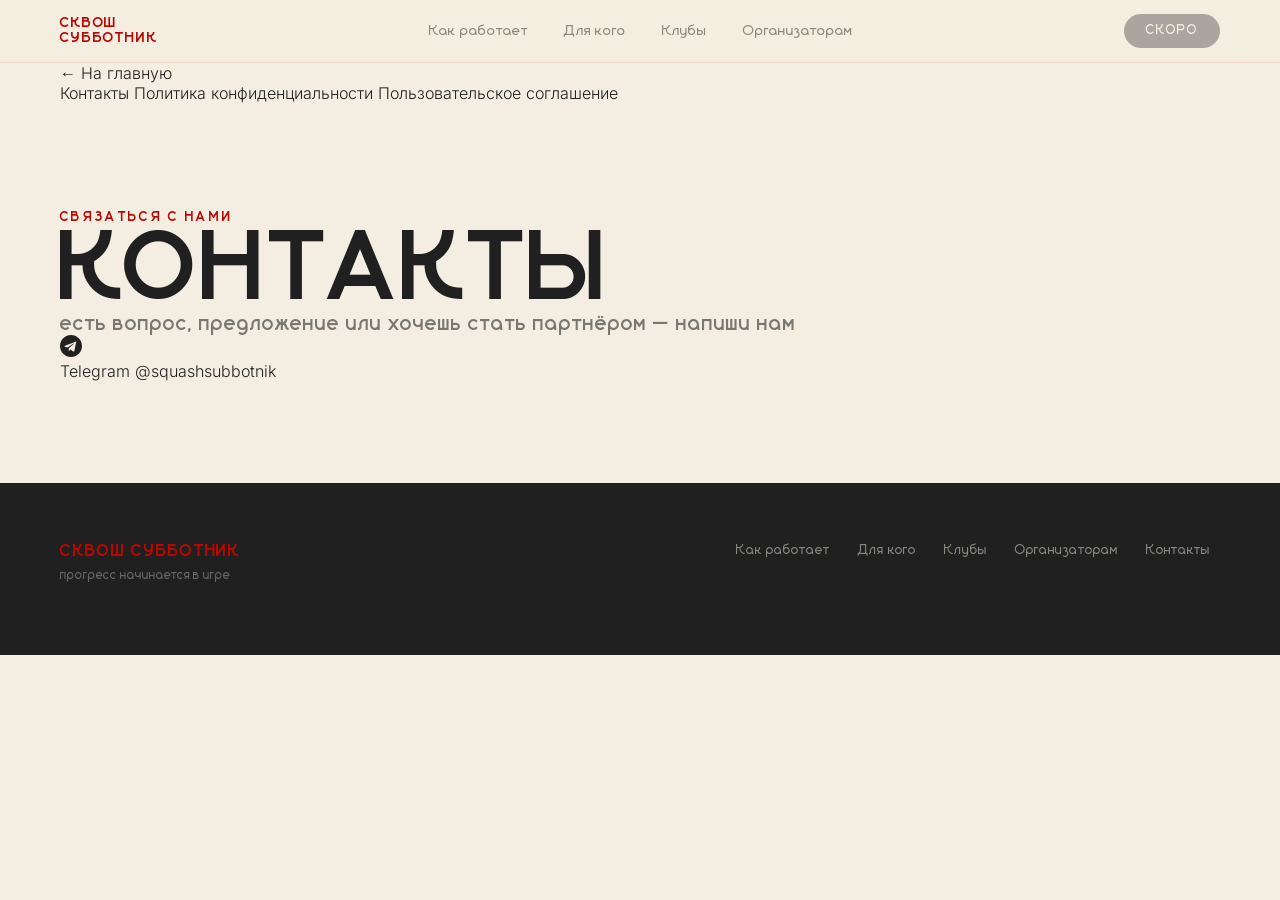
==== contacts.html @ 617ac5fb "fix text and add new pages" ====
<!DOCTYPE html>
<html lang="ru">
<head>
  <meta charset="UTF-8" />
  <meta name="viewport" content="width=device-width, initial-scale=1.0" />
  <meta name="description" content="Контакты СКВОШ СУББОТНИК — напиши нам в Telegram." />
  <title>Контакты — СКВОШ СУББОТНИК</title>
  <link rel="icon" type="image/jpeg" href="assets/subbotnik-light.jpeg" />
  <link rel="stylesheet" href="styles.css" />
</head>
<body>

  <header class="site-header">
    <div class="container header-inner">
      <a class="logo" href="index.html">СКВОШ<br>СУББОТНИК</a>
      <nav class="main-nav" aria-label="Основная навигация">
        <a href="index.html#how">Как работает</a>
        <a href="index.html#for-whom">Для кого</a>
        <a href="index.html#where">Клубы</a>
        <a href="index.html#organizers">Организаторам</a>
      </nav>
      <button class="btn-soon" disabled>Скоро</button>
    </div>
  </header>

  <div class="page-breadcrumb">
    <div class="container">
      <a href="index.html" class="breadcrumb-back">← На главную</a>
      <div class="breadcrumb-pages">
        <a href="contacts.html" class="active">Контакты</a>
        <a href="privacy.html">Политика конфиденциальности</a>
        <a href="terms.html">Пользовательское соглашение</a>
      </div>
    </div>
  </div>

  <main>
    <section class="page-hero">
      <div class="container">
        <p class="eyebrow">связаться с нами</p>
        <h1>КОНТАКТЫ</h1>
        <p class="section-lead">есть вопрос, предложение или хочешь стать партнёром — напиши нам</p>

        <div class="contact-cards">
          <a href="https://t.me/squashsubbotnik" class="contact-card" target="_blank" rel="noopener">
            <div class="contact-icon">
              <svg width="22" height="22" viewBox="0 0 24 24" fill="currentColor" aria-hidden="true">
                <path d="M12 0C5.373 0 0 5.373 0 12s5.373 12 12 12 12-5.373 12-12S18.627 0 12 0zm5.562 8.248-1.97 9.28c-.146.658-.537.818-1.085.508l-3-2.21-1.447 1.394c-.16.16-.295.295-.605.295l.213-3.053 5.56-5.023c.243-.213-.054-.333-.372-.12L8.27 13.617l-2.95-.924c-.643-.204-.657-.643.136-.953l11.57-4.461c.537-.194 1.006.131.536.969z"/>
              </svg>
            </div>
            <div>
              <span class="contact-type">Telegram</span>
              <span class="contact-value">@squashsubbotnik</span>
            </div>
          </a>
        </div>
      </div>
    </section>
  </main>

  <footer class="site-footer">
    <div class="container footer-inner">
      <div class="footer-brand">
        <p class="footer-logo">СКВОШ СУББОТНИК</p>
        <p class="footer-tagline">прогресс начинается в игре</p>
      </div>
      <div class="footer-right">
        <nav class="footer-nav" aria-label="Навигация в футере">
          <a href="index.html#how">Как работает</a>
          <a href="index.html#for-whom">Для кого</a>
          <a href="index.html#where">Клубы</a>
          <a href="index.html#organizers">Организаторам</a>
          <a href="contacts.html">Контакты</a>
        </nav>
        <div class="footer-legal">
          <a href="privacy.html">Политика конфиденциальности</a>
          <a href="terms.html">Пользовательское соглашение</a>
        </div>
      </div>
    </div>
  </footer>

</body>
</html>
---- styles.css ----
/* =====================================================
   FONTS
   ===================================================== */
@font-face {
  font-family: "Cruinn";
  src: url("assets/fonts/Cruinn Thin.ttf") format("truetype");
  font-weight: 100;
  font-display: swap;
}
@font-face {
  font-family: "Cruinn";
  src: url("assets/fonts/Cruinn Light.ttf") format("truetype");
  font-weight: 300;
  font-display: swap;
}
@font-face {
  font-family: "Cruinn";
  src: url("assets/fonts/Cruinn Regular.ttf") format("truetype");
  font-weight: 400;
  font-display: swap;
}
@font-face {
  font-family: "Cruinn";
  src: url("assets/fonts/Cruinn Medium.ttf") format("truetype");
  font-weight: 500;
  font-display: swap;
}
@font-face {
  font-family: "Cruinn";
  src: url("assets/fonts/Cruinn Bold.ttf") format("truetype");
  font-weight: 700;
  font-display: swap;
}
@font-face {
  font-family: "Cruinn";
  src: url("assets/fonts/Cruinn Black.ttf") format("truetype");
  font-weight: 900;
  font-display: swap;
}

@font-face {
  font-family: "Inter";
  src: url("assets/fonts/Inter-Light-Cyrillic.woff2") format("woff2");
  font-weight: 300;
  font-display: swap;
  unicode-range: U+0400-045F, U+0490-0491, U+04B0-04B1, U+2116;
}
@font-face {
  font-family: "Inter";
  src: url("assets/fonts/Inter-Light.woff2") format("woff2");
  font-weight: 300;
  font-display: swap;
  unicode-range: U+0000-00FF, U+0131, U+0152-0153, U+02BB-02BC, U+02C6, U+02DA,
    U+02DC, U+2000-206F, U+2074, U+20AC, U+2122, U+2191, U+2193, U+2212, U+2215,
    U+FEFF, U+FFFD;
}
@font-face {
  font-family: "Inter";
  src: url("assets/fonts/Inter-Regular-Cyrillic.woff2") format("woff2");
  font-weight: 400;
  font-display: swap;
  unicode-range: U+0400-045F, U+0490-0491, U+04B0-04B1, U+2116;
}
@font-face {
  font-family: "Inter";
  src: url("assets/fonts/Inter-Regular.woff2") format("woff2");
  font-weight: 400;
  font-display: swap;
  unicode-range: U+0000-00FF, U+0131, U+0152-0153, U+02BB-02BC, U+02C6, U+02DA,
    U+02DC, U+2000-206F, U+2074, U+20AC, U+2122, U+2191, U+2193, U+2212, U+2215,
    U+FEFF, U+FFFD;
}

/* =====================================================
   TOKENS
   ===================================================== */
:root {
  --red:      #BB0701;
  --red-dark: #A80500;
  --orange:   #E04C26;
  --beige:    #F4EEE2;
  --green:    #2C5A19;
  --yellow:   #FBBA16;
  --blue:     #9BCCD0;
  --black:    #202020;

  --max-width: 1160px;
  --gutter: clamp(20px, 5vw, 48px);
}

/* =====================================================
   RESET & BASE
   ===================================================== */
*, *::before, *::after {
  box-sizing: border-box;
  margin: 0;
  padding: 0;
}

html { scroll-behavior: smooth; }

body {
  font-family: "Inter", "Helvetica Neue", Arial, sans-serif;
  font-weight: 300;
  background: var(--beige);
  color: var(--black);
  -webkit-font-smoothing: antialiased;
}

img { display: block; max-width: 100%; }

a { color: inherit; text-decoration: none; }

button {
  font-family: "Inter", "Helvetica Neue", Arial, sans-serif;
  border: none;
  background: none;
  cursor: pointer;
}

button:disabled { cursor: not-allowed; }

ul { list-style: none; }

/* =====================================================
   TYPOGRAPHY
   ===================================================== */
h1, h2, h3 {
  font-family: "Cruinn", sans-serif;
  text-transform: uppercase;
  letter-spacing: -0.01em;
}

h1 {
  font-weight: 900;
  font-size: clamp(52px, 9vw, 96px);
  line-height: 0.93;
}

h2 {
  font-weight: 700;
  font-size: clamp(40px, 6vw, 68px);
  line-height: 0.93;
}

h3 {
  font-weight: 700;
  font-size: clamp(14px, 1.8vw, 18px);
  line-height: 1.1;
  letter-spacing: 0.04em;
}

/* Slogans — Cruinn Bold, lowercase, 90% lh */
.hero-lead,
.section-lead,
.join-lead,
.problem-insight {
  font-family: "Cruinn", sans-serif;
  font-weight: 700;
  text-transform: none;
  line-height: 0.9;
}

.hero-lead       { font-size: clamp(18px, 2.5vw, 30px); }
.section-lead    { font-size: clamp(15px, 2vw, 22px); }
.join-lead       { font-size: clamp(16px, 2.2vw, 26px); }
.problem-insight {
  font-size: clamp(16px, 2vw, 22px);
  color: rgba(32, 32, 32, 0.52);
  margin-top: 4px;
}

/* Body */
p, li {
  font-family: "Inter", sans-serif;
  font-weight: 300;
  font-size: clamp(14px, 1.4vw, 16px);
  line-height: 1.1;
}

/* Eyebrow */
.eyebrow {
  font-family: "Cruinn", sans-serif;
  font-weight: 900;
  font-size: 13px;
  letter-spacing: 0.18em;
  text-transform: uppercase;
  color: var(--red);
  display: inline-block;
}

/* =====================================================
   LAYOUT
   ===================================================== */
.container {
  width: min(100% - var(--gutter) * 2, var(--max-width));
  margin-inline: auto;
}

section { padding-block: clamp(64px, 8vw, 120px); }

.section-head {
  display: grid;
  gap: 16px;
  margin-bottom: clamp(40px, 5vw, 64px);
}

/* =====================================================
   HEADER
   ===================================================== */
.site-header {
  position: sticky;
  top: 0;
  z-index: 100;
  background: rgba(244, 238, 226, 0.9);
  backdrop-filter: blur(20px);
  -webkit-backdrop-filter: blur(20px);
  border-bottom: 1px solid rgba(187, 7, 1, 0.1);
}

.header-inner {
  display: flex;
  align-items: center;
  justify-content: space-between;
  gap: 24px;
  padding-block: 14px;
}

.logo {
  font-family: "Cruinn", sans-serif;
  font-weight: 900;
  font-size: clamp(11px, 1.2vw, 14px);
  line-height: 1.05;
  letter-spacing: 0.06em;
  text-transform: uppercase;
  color: var(--red);
  transition: opacity 0.2s;
}
.logo:hover { opacity: 0.7; }

.main-nav {
  display: flex;
  gap: clamp(16px, 3vw, 36px);
}
.main-nav a {
  font-family: "Cruinn", sans-serif;
  font-weight: 500;
  font-size: 15px;
  color: rgba(32, 32, 32, 0.5);
  transition: color 0.2s;
}
.main-nav a:hover { color: var(--black); }

.btn-soon {
  font-family: "Cruinn", sans-serif;
  font-weight: 700;
  font-size: 13px;
  letter-spacing: 0.08em;
  text-transform: uppercase;
  padding: 10px 22px;
  border-radius: 999px;
  background: var(--black);
  color: var(--beige);
  opacity: 0.35;
}

/* =====================================================
   HERO  —  beige bg
   ===================================================== */
.hero {
  background: var(--beige);
  padding-top: clamp(80px, 10vw, 140px);
  padding-bottom: clamp(64px, 8vw, 120px);
  overflow: hidden;
}

.hero-inner {
  display: grid;
  grid-template-columns: 1fr 1fr;
  align-items: center;
  gap: clamp(40px, 6vw, 80px);
}

.hero-content { display: grid; gap: 28px; }
.hero-content h1 { color: var(--black); }
.hero-lead { color: rgba(32, 32, 32, 0.6); max-width: 420px; }

/* Hero CTA */
.hero-cta {
  display: flex;
  flex-direction: column;
  gap: 14px;
  width: fit-content;
  align-items: stretch;
}

.btn-cta {
  display: flex;
  align-items: center;
  justify-content: center;
  padding: 16px 32px;
  border-radius: 14px;
  background: var(--black);
  color: var(--beige);
  font-family: "Cruinn", sans-serif;
  font-weight: 700;
  font-size: clamp(14px, 1.6vw, 17px);
  letter-spacing: 0.06em;
  text-transform: uppercase;
  transition: transform 0.15s, box-shadow 0.15s;
}
.btn-cta:hover {
  transform: translateY(-2px);
  box-shadow: 0 8px 28px rgba(32, 32, 32, 0.22);
}

/* Store badges — small disabled pills */
.store-badges {
  display: flex;
  gap: 8px;
  flex-wrap: wrap;
}

.btn-badge {
  display: inline-flex;
  align-items: center;
  gap: 6px;
  padding: 7px 12px;
  border-radius: 10px;
  border: 1px solid rgba(32, 32, 32, 0.14);
  background: rgba(32, 32, 32, 0.05);
  color: rgba(32, 32, 32, 0.38);
  font-family: "Cruinn", sans-serif;
  font-weight: 600;
  font-size: 12px;
  letter-spacing: 0.04em;
  text-transform: uppercase;
  cursor: not-allowed;
  pointer-events: none;
}

.btn-badge--light {
  border-color: rgba(244, 238, 226, 0.22);
  background: rgba(244, 238, 226, 0.07);
  color: rgba(244, 238, 226, 0.42);
}


/* iPhone mockup PNG */
.hero-visual {
  display: flex;
  justify-content: center;
  align-items: center;
}

.iphone-stage {
  width: fit-content;
  /* no background — the PNG already has its own dark bezel */
  filter: drop-shadow(0 32px 64px rgba(0,0,0,0.45)) drop-shadow(0 8px 24px rgba(0,0,0,0.3));
}

.iphone-mockup {
  width: min(300px, 54vw);
  display: block;
  flex-shrink: 0;
}

/* =====================================================
   STATS  —  red bg
   ===================================================== */
.stats {
  padding-block: clamp(48px, 6vw, 80px);
  background: var(--red);
}

.stats-inner {
  display: grid;
  grid-template-columns: repeat(4, 1fr);
  gap: 24px;
  text-align: center;
}

.stat { min-width: 0; }

.stat-num {
  display: block;
  font-family: "Cruinn", sans-serif;
  font-weight: 900;
  font-size: clamp(40px, 5.5vw, 68px);
  line-height: 1;
  color: var(--beige);
}
.stat-label {
  display: block;
  font-family: "Cruinn", sans-serif;
  font-weight: 500;
  font-size: clamp(12px, 1.4vw, 15px);
  color: rgba(244, 238, 226, 0.6);
  margin-top: 8px;
  text-transform: lowercase;
}

/* =====================================================
   PROBLEM / SOLUTION  —  beige bg
   ===================================================== */
.problem { background: var(--beige); }

.problem-grid {
  display: grid;
  gap: 10px;
}

.problem-row {
  display: grid;
  grid-template-columns: 1fr 36px 1fr;
  align-items: center;
  gap: 10px;
}

.problem-cell {
  padding: clamp(16px, 2vw, 22px) clamp(20px, 2.5vw, 28px);
  border-radius: 14px;
  font-family: "Inter", sans-serif;
  font-weight: 400;
  font-size: clamp(14px, 1.4vw, 16px);
  line-height: 1.3;
}

.problem-cell--before {
  background: rgba(32, 32, 32, 0.05);
  border: 1px solid rgba(32, 32, 32, 0.08);
  color: rgba(32, 32, 32, 0.42);
  text-decoration: line-through;
  text-decoration-color: rgba(32, 32, 32, 0.22);
  text-decoration-thickness: 1px;
}

.problem-cell--after {
  background: var(--red);
  border: 1px solid var(--red);
  color: rgba(244, 238, 226, 0.95);
}

.problem-arrow {
  text-align: center;
  font-family: "Cruinn", sans-serif;
  font-weight: 700;
  font-size: 16px;
  color: rgba(32, 32, 32, 0.2);
}

/* =====================================================
   HOW IT WORKS  —  dark bg
   ===================================================== */
.how { background: var(--black); }

.how .eyebrow { color: var(--orange); }
.how h2       { color: var(--beige); }

.features {
  display: grid;
  grid-template-columns: repeat(2, 1fr);
  gap: clamp(16px, 2.5vw, 28px);
}

.feature {
  padding: clamp(28px, 3vw, 40px);
  border-radius: 20px;
  background: rgba(244, 238, 226, 0.05);
  border: 1px solid rgba(244, 238, 226, 0.1);
  display: grid;
  gap: 16px;
  align-content: start;
}

.feature-num {
  font-family: "Cruinn", sans-serif;
  font-weight: 900;
  font-size: clamp(40px, 5vw, 56px);
  line-height: 1;
  color: var(--red);
}
.feature h3 { color: var(--beige); }
.feature p  { color: rgba(244, 238, 226, 0.55); }

/* =====================================================
   FOR WHOM  —  beige bg
   ===================================================== */
.for-whom { background: var(--beige); }

.section-lead { color: rgba(32, 32, 32, 0.58); }

.levels {
  display: grid;
  grid-template-columns: repeat(4, 1fr);
  gap: clamp(12px, 2vw, 20px);
}

.level {
  padding: clamp(20px, 2.5vw, 28px);
  border-radius: 16px;
  background: rgba(255, 255, 255, 0.65);
  border: 1px solid rgba(187, 7, 1, 0.1);
  display: grid;
  gap: 10px;
  align-content: start;
}

.level-name {
  font-family: "Cruinn", sans-serif;
  font-weight: 700;
  font-size: clamp(13px, 1.6vw, 17px);
  text-transform: uppercase;
  letter-spacing: 0.04em;
  color: var(--red);
}
.level p { color: rgba(32, 32, 32, 0.6); }

/* =====================================================
   WHERE  —  dark bg · yellow accents
   ===================================================== */
.where { background: var(--black); }

.where .eyebrow    { color: var(--yellow); }
.where h2          { color: var(--beige); }
.where .section-lead { color: rgba(244, 238, 226, 0.5); }

/* ── Clubs carousel ───────────────────────────────── */
.clubs-carousel { position: relative; }

.clubs-track {
  display: flex;
  gap: clamp(12px, 1.8vw, 20px);
  overflow: hidden;          /* clips but allows JS scrollLeft */
  -webkit-overflow-scrolling: touch;
  user-select: none;
}

.club-card {
  flex: 0 0 clamp(220px, 24vw, 300px);
  border-radius: 16px;
  overflow: hidden;
  background: rgba(244, 238, 226, 0.05);
  border: 1px solid rgba(251, 186, 22, 0.2);
  transition: border-color 0.2s;
}
.club-card:hover { border-color: rgba(251, 186, 22, 0.5); }

.club-img-wrap {
  aspect-ratio: 1 / 1;       /* square container */
  background: #111;          /* fallback while loading */
  overflow: hidden;
}

.club-img {
  width: 100%;
  height: 100%;
  object-fit: contain;       /* full logo, no crop */
  display: block;
  transition: transform 0.4s ease;
}
.club-card:hover .club-img { transform: scale(1.04); }

.club-info {
  padding: clamp(16px, 2vw, 22px);
  display: flex;
  flex-direction: column;
  gap: 10px;
}

.clubs-nav {
  display: flex;
  gap: 10px;
  margin-top: 20px;
  justify-content: flex-end;
}

.clubs-btn {
  display: flex;
  align-items: center;
  justify-content: center;
  width: 44px;
  height: 44px;
  border-radius: 50%;
  border: 1px solid rgba(251, 186, 22, 0.3);
  background: rgba(244, 238, 226, 0.06);
  color: rgba(244, 238, 226, 0.65);
  font-size: 18px;
  line-height: 1;
  cursor: pointer;
  transition: background 0.2s, border-color 0.2s, color 0.2s, opacity 0.2s;
}
.clubs-btn:hover:not(:disabled) {
  background: rgba(244, 238, 226, 0.12);
  border-color: rgba(251, 186, 22, 0.65);
  color: var(--beige);
}
.clubs-btn:disabled { opacity: 0.25; cursor: not-allowed; }

.location-badge {
  font-family: "Cruinn", sans-serif;
  font-weight: 700;
  font-size: 11px;
  letter-spacing: 0.1em;
  text-transform: uppercase;
  color: var(--yellow);
  background: rgba(251, 186, 22, 0.12);
  border: 1px solid rgba(251, 186, 22, 0.25);
  padding: 4px 10px;
  border-radius: 6px;
  width: fit-content;
}

.location-badge--city {
  color: var(--blue);
  background: rgba(155, 204, 208, 0.12);
  border-color: rgba(155, 204, 208, 0.25);
}

.location-name {
  font-family: "Cruinn", sans-serif;
  font-weight: 700;
  font-size: clamp(15px, 2vw, 20px);
  text-transform: uppercase;
  letter-spacing: 0.03em;
  color: var(--beige);
}

/* =====================================================
   ORGANIZERS  —  beige bg
   ===================================================== */
.organizers { background: var(--beige); }

.org-grid {
  display: grid;
  grid-template-columns: 1fr 1fr;
  gap: clamp(24px, 5vw, 72px);
  margin-bottom: clamp(36px, 5vw, 52px);
}

.org-title {
  font-family: "Cruinn", sans-serif;
  font-weight: 700;
  font-size: clamp(15px, 1.8vw, 19px);
  text-transform: lowercase;
  color: rgba(32, 32, 32, 0.55);
  line-height: 0.9;
  margin-bottom: 20px;
}

.org-col ul { display: grid; gap: 12px; }

.org-col li {
  padding-left: 18px;
  position: relative;
  color: rgba(32, 32, 32, 0.72);
}
.org-col li::before {
  content: "";
  position: absolute;
  left: 0;
  top: 50%;
  transform: translateY(-50%);
  width: 8px;
  height: 2px;
  border-radius: 2px;
  background: var(--red);
}
.org-col--offer li::before { background: var(--black); }

.btn-primary {
  display: inline-flex;
  align-items: center;
  gap: 8px;
  padding: 16px 32px;
  border-radius: 14px;
  background: var(--black);
  color: var(--beige);
  font-family: "Cruinn", sans-serif;
  font-weight: 700;
  font-size: 15px;
  letter-spacing: 0.05em;
  text-transform: uppercase;
  transition: transform 0.2s, box-shadow 0.2s;
}
.btn-primary:hover {
  transform: translateY(-2px);
  box-shadow: 0 16px 40px -16px rgba(32, 32, 32, 0.5);
}

/* =====================================================
   JOIN  —  red bg
   ===================================================== */
.join { background: var(--red); }

.join-inner {
  display: grid;
  gap: clamp(24px, 3.5vw, 36px);
  max-width: 700px;
}

.join .eyebrow { color: rgba(244, 238, 226, 0.6); }
.join h2       { color: var(--beige); }
.join-lead     { color: rgba(244, 238, 226, 0.78); }

.join-actions {
  display: flex;
  flex-wrap: wrap;
  gap: 16px;
  align-items: center;
}

/* Big CTA button on red background */
.btn-join {
  display: inline-flex;
  align-items: center;
  padding: 20px 40px;
  border-radius: 16px;
  background: #fff;
  color: var(--red);
  font-family: "Cruinn", sans-serif;
  font-weight: 900;
  font-size: clamp(16px, 2vw, 20px);
  letter-spacing: 0.04em;
  text-transform: uppercase;
  box-shadow: 0 8px 32px -8px rgba(0, 0, 0, 0.3);
  transition: transform 0.2s, box-shadow 0.2s;
}
.btn-join:hover {
  transform: translateY(-3px);
  box-shadow: 0 20px 48px -12px rgba(0, 0, 0, 0.4);
}

.store-badges--light { align-items: center; }

/* =====================================================
   FOOTER  —  dark bg
   ===================================================== */
.site-footer {
  background: var(--black);
  padding-block: clamp(40px, 5vw, 60px) 24px;
}

.footer-inner {
  display: flex;
  justify-content: space-between;
  align-items: flex-start;
  gap: 32px;
  flex-wrap: wrap;
  margin-bottom: clamp(32px, 4vw, 48px);
}

.footer-logo {
  font-family: "Cruinn", sans-serif;
  font-weight: 900;
  font-size: 16px;
  text-transform: uppercase;
  letter-spacing: 0.06em;
  color: var(--red);
  margin-bottom: 8px;
}
.footer-tagline {
  font-family: "Cruinn", sans-serif;
  font-weight: 500;
  font-size: 13px;
  color: rgba(244, 238, 226, 0.35);
  text-transform: lowercase;
}

.footer-nav {
  display: flex;
  flex-wrap: wrap;
  gap: 10px 28px;
}
.footer-nav a {
  font-family: "Cruinn", sans-serif;
  font-weight: 500;
  font-size: 14px;
  color: rgba(244, 238, 226, 0.5);
  transition: color 0.2s;
}
.footer-nav a:hover { color: var(--beige); }

.footer-copy {
  text-align: center;
  font-size: 12px;
  color: rgba(244, 238, 226, 0.2);
  border-top: 1px solid rgba(244, 238, 226, 0.07);
  padding-top: 24px;
}

/* =====================================================
   RESPONSIVE
   ===================================================== */
@media (max-width: 1024px) {
  .hero-inner {
    grid-template-columns: 1fr;
    gap: 48px;
  }
  .hero-content { order: 2; text-align: center; }
  .hero-lead { margin-inline: auto; }
  .hero-cta  { align-items: center; }
  .hero-visual { order: 1; }

  .stats-inner { grid-template-columns: repeat(2, 1fr); }

  .features { grid-template-columns: 1fr; }

  .levels { grid-template-columns: repeat(2, 1fr); }
}

@media (max-width: 768px) {
  .main-nav { display: none; }
  .org-grid { grid-template-columns: 1fr; gap: 32px; }
  .levels   { grid-template-columns: 1fr; }
  .footer-inner { flex-direction: column; gap: 20px; }
}

@media (max-width: 640px) {
  .problem-row {
    grid-template-columns: 1fr;
    gap: 4px;
  }
  .problem-arrow { display: none; }
  .problem-cell--before {
    text-decoration: none;
    color: rgba(32, 32, 32, 0.35);
  }
}

@media (max-width: 560px) {
  .stats-inner {
    grid-template-columns: repeat(2, 1fr);
    gap: 16px;
    text-align: left;
  }
  .iphone-stage  { border-radius: 44px; }
  .iphone-mockup { width: min(260px, 75vw); }
  .join-actions { flex-direction: column; align-items: flex-start; }
}
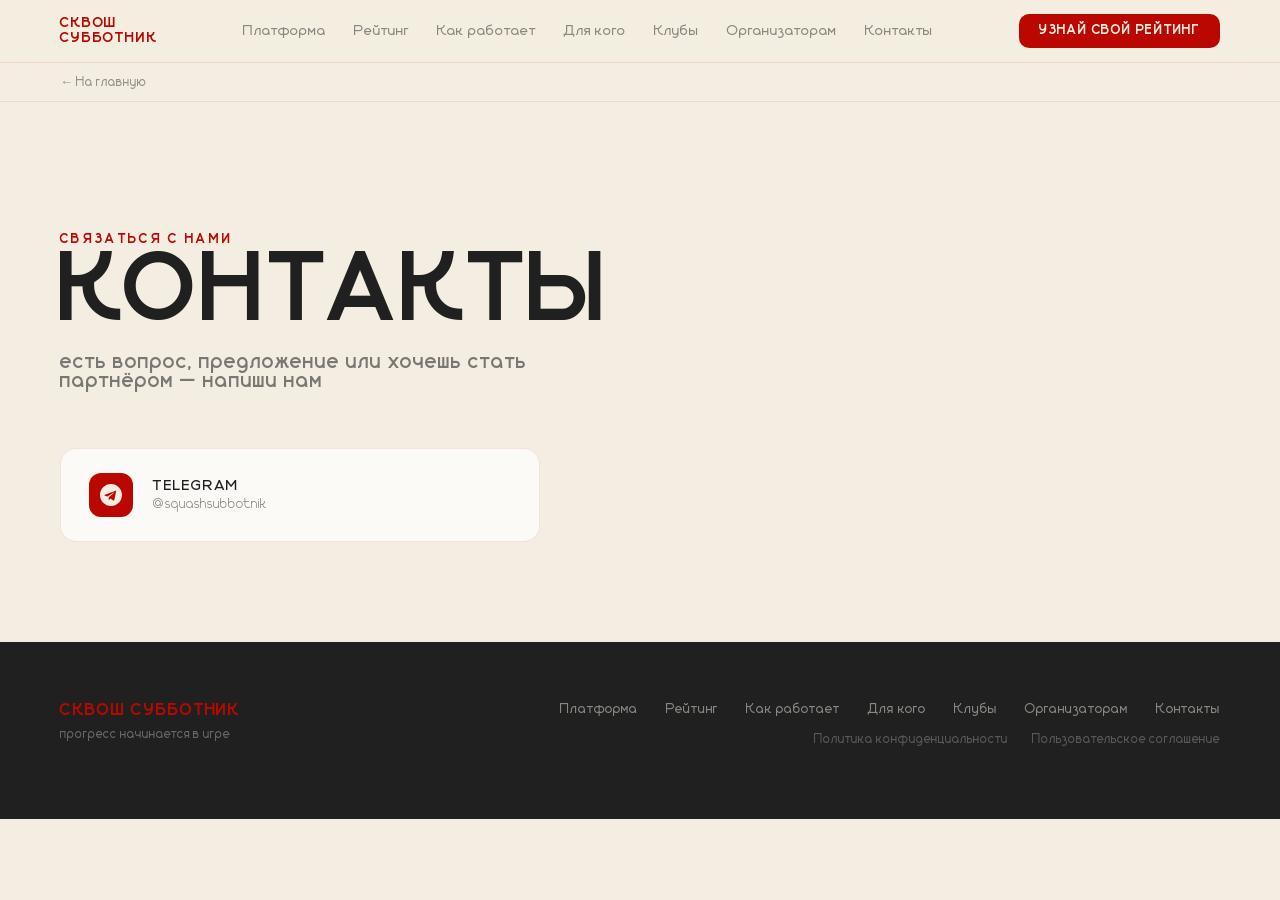
==== commit 3ac9a8ca: "improved structure and fixes for mobile" ====
--- a/contacts.html
+++ b/contacts.html
@@ -8,29 +8,13 @@
   <link rel="icon" type="image/jpeg" href="assets/subbotnik-light.jpeg" />
   <link rel="stylesheet" href="styles.css" />
 </head>
-<body>
+<body data-page="inner">
 
-  <header class="site-header">
-    <div class="container header-inner">
-      <a class="logo" href="index.html">СКВОШ<br>СУББОТНИК</a>
-      <nav class="main-nav" aria-label="Основная навигация">
-        <a href="index.html#how">Как работает</a>
-        <a href="index.html#for-whom">Для кого</a>
-        <a href="index.html#where">Клубы</a>
-        <a href="index.html#organizers">Организаторам</a>
-      </nav>
-      <button class="btn-soon" disabled>Скоро</button>
-    </div>
-  </header>
+  <div id="header-mount"></div>
 
   <div class="page-breadcrumb">
     <div class="container">
       <a href="index.html" class="breadcrumb-back">← На главную</a>
-      <div class="breadcrumb-pages">
-        <a href="contacts.html" class="active">Контакты</a>
-        <a href="privacy.html">Политика конфиденциальности</a>
-        <a href="terms.html">Пользовательское соглашение</a>
-      </div>
     </div>
   </div>
 
@@ -58,27 +42,9 @@
     </section>
   </main>
 
-  <footer class="site-footer">
-    <div class="container footer-inner">
-      <div class="footer-brand">
-        <p class="footer-logo">СКВОШ СУББОТНИК</p>
-        <p class="footer-tagline">прогресс начинается в игре</p>
-      </div>
-      <div class="footer-right">
-        <nav class="footer-nav" aria-label="Навигация в футере">
-          <a href="index.html#how">Как работает</a>
-          <a href="index.html#for-whom">Для кого</a>
-          <a href="index.html#where">Клубы</a>
-          <a href="index.html#organizers">Организаторам</a>
-          <a href="contacts.html">Контакты</a>
-        </nav>
-        <div class="footer-legal">
-          <a href="privacy.html">Политика конфиденциальности</a>
-          <a href="terms.html">Пользовательское соглашение</a>
-        </div>
-      </div>
-    </div>
-  </footer>
+  <div id="footer-mount"></div>
 
+  <script src="config.js"></script>
+  <script src="layout.js"></script>
 </body>
 </html>
--- a/styles.css
+++ b/styles.css
@@ -36,39 +36,6 @@
   src: url("assets/fonts/Cruinn Black.ttf") format("truetype");
   font-weight: 900;
   font-display: swap;
-}
-
-@font-face {
-  font-family: "Inter";
-  src: url("assets/fonts/Inter-Light-Cyrillic.woff2") format("woff2");
-  font-weight: 300;
-  font-display: swap;
-  unicode-range: U+0400-045F, U+0490-0491, U+04B0-04B1, U+2116;
-}
-@font-face {
-  font-family: "Inter";
-  src: url("assets/fonts/Inter-Light.woff2") format("woff2");
-  font-weight: 300;
-  font-display: swap;
-  unicode-range: U+0000-00FF, U+0131, U+0152-0153, U+02BB-02BC, U+02C6, U+02DA,
-    U+02DC, U+2000-206F, U+2074, U+20AC, U+2122, U+2191, U+2193, U+2212, U+2215,
-    U+FEFF, U+FFFD;
-}
-@font-face {
-  font-family: "Inter";
-  src: url("assets/fonts/Inter-Regular-Cyrillic.woff2") format("woff2");
-  font-weight: 400;
-  font-display: swap;
-  unicode-range: U+0400-045F, U+0490-0491, U+04B0-04B1, U+2116;
-}
-@font-face {
-  font-family: "Inter";
-  src: url("assets/fonts/Inter-Regular.woff2") format("woff2");
-  font-weight: 400;
-  font-display: swap;
-  unicode-range: U+0000-00FF, U+0131, U+0152-0153, U+02BB-02BC, U+02C6, U+02DA,
-    U+02DC, U+2000-206F, U+2074, U+20AC, U+2122, U+2191, U+2193, U+2212, U+2215,
-    U+FEFF, U+FFFD;
 }
 
 /* =====================================================
@@ -85,7 +52,7 @@
   --black:    #202020;
 
   --max-width: 1160px;
-  --gutter: clamp(20px, 5vw, 48px);
+  --gutter: clamp(26px, 5.5vw, 48px);
 }
 
 /* =====================================================
@@ -100,8 +67,8 @@
 html { scroll-behavior: smooth; }
 
 body {
-  font-family: "Inter", "Helvetica Neue", Arial, sans-serif;
-  font-weight: 300;
+  font-family: "Cruinn", "Helvetica Neue", Arial, sans-serif;
+  font-weight: 400;
   background: var(--beige);
   color: var(--black);
   -webkit-font-smoothing: antialiased;
@@ -112,7 +79,7 @@
 a { color: inherit; text-decoration: none; }
 
 button {
-  font-family: "Inter", "Helvetica Neue", Arial, sans-serif;
+  font-family: "Cruinn", "Helvetica Neue", Arial, sans-serif;
   border: none;
   background: none;
   cursor: pointer;
@@ -150,30 +117,19 @@
   letter-spacing: 0.04em;
 }
 
-/* Slogans — Cruinn Bold, lowercase, 90% lh */
-.hero-lead,
-.section-lead,
-.join-lead,
-.problem-insight {
+/* Slogans */
+.section-lead {
   font-family: "Cruinn", sans-serif;
   font-weight: 700;
   text-transform: none;
   line-height: 0.9;
-}
-
-.hero-lead       { font-size: clamp(18px, 2.5vw, 30px); }
-.section-lead    { font-size: clamp(15px, 2vw, 22px); }
-.join-lead       { font-size: clamp(16px, 2.2vw, 26px); }
-.problem-insight {
-  font-size: clamp(16px, 2vw, 22px);
-  color: rgba(32, 32, 32, 0.52);
-  margin-top: 4px;
+  font-size: clamp(15px, 2vw, 22px);
 }
 
 /* Body */
 p, li {
-  font-family: "Inter", sans-serif;
-  font-weight: 300;
+  font-family: "Cruinn", sans-serif;
+  font-weight: 400;
   font-size: clamp(14px, 1.4vw, 16px);
   line-height: 1.1;
 }
@@ -204,6 +160,8 @@
   gap: 16px;
   margin-bottom: clamp(40px, 5vw, 64px);
 }
+/* heading sized to its longest line so JS can cap the lead width to match */
+.section-head h2 { width: fit-content; max-width: 100%; }
 
 /* =====================================================
    HEADER
@@ -240,7 +198,7 @@
 
 .main-nav {
   display: flex;
-  gap: clamp(16px, 3vw, 36px);
+  gap: clamp(14px, 2.2vw, 28px);
 }
 .main-nav a {
   font-family: "Cruinn", sans-serif;
@@ -251,17 +209,23 @@
 }
 .main-nav a:hover { color: var(--black); }
 
-.btn-soon {
-  font-family: "Cruinn", sans-serif;
-  font-weight: 700;
+.btn-header-cta {
+  font-family: "Cruinn", sans-serif;
+  font-weight: 900;
   font-size: 13px;
-  letter-spacing: 0.08em;
-  text-transform: uppercase;
-  padding: 10px 22px;
-  border-radius: 999px;
-  background: var(--black);
+  letter-spacing: 0.06em;
+  text-transform: uppercase;
+  padding: 10px 20px;
+  border-radius: 10px;
+  background: var(--red);
   color: var(--beige);
-  opacity: 0.35;
+  white-space: nowrap;
+  transition: background 0.15s, transform 0.18s, box-shadow 0.18s;
+}
+.btn-header-cta:hover {
+  background: var(--red-dark);
+  transform: translateY(-2px);
+  box-shadow: 0 6px 20px rgba(187, 7, 1, 0.32);
 }
 
 /* =====================================================
@@ -283,9 +247,7 @@
 
 .hero-content { display: grid; gap: 28px; }
 .hero-content h1 { color: var(--black); }
-.hero-lead { color: rgba(32, 32, 32, 0.6); max-width: 420px; }
-
-/* Hero CTA */
+
 .hero-cta {
   display: flex;
   flex-direction: column;
@@ -298,63 +260,35 @@
   display: flex;
   align-items: center;
   justify-content: center;
-  padding: 16px 32px;
-  border-radius: 14px;
-  background: var(--black);
+  padding: 20px 40px;
+  border-radius: 16px;
+  background: var(--red);
   color: var(--beige);
   font-family: "Cruinn", sans-serif;
-  font-weight: 700;
-  font-size: clamp(14px, 1.6vw, 17px);
+  font-weight: 900;
+  font-size: clamp(16px, 2vw, 20px);
   letter-spacing: 0.06em;
   text-transform: uppercase;
-  transition: transform 0.15s, box-shadow 0.15s;
+  transition: background 0.15s, transform 0.18s, box-shadow 0.18s;
 }
 .btn-cta:hover {
-  transform: translateY(-2px);
-  box-shadow: 0 8px 28px rgba(32, 32, 32, 0.22);
-}
-
-/* Store badges — small disabled pills */
-.store-badges {
-  display: flex;
-  gap: 8px;
-  flex-wrap: wrap;
-}
-
-.btn-badge {
-  display: inline-flex;
-  align-items: center;
-  gap: 6px;
-  padding: 7px 12px;
-  border-radius: 10px;
-  border: 1px solid rgba(32, 32, 32, 0.14);
-  background: rgba(32, 32, 32, 0.05);
-  color: rgba(32, 32, 32, 0.38);
-  font-family: "Cruinn", sans-serif;
-  font-weight: 600;
-  font-size: 12px;
-  letter-spacing: 0.04em;
-  text-transform: uppercase;
-  cursor: not-allowed;
-  pointer-events: none;
-}
-
-.btn-badge--light {
-  border-color: rgba(244, 238, 226, 0.22);
-  background: rgba(244, 238, 226, 0.07);
-  color: rgba(244, 238, 226, 0.42);
-}
-
+  background: var(--red-dark);
+  transform: translateY(-3px);
+  box-shadow: 0 12px 36px rgba(187, 7, 1, 0.38);
+}
 
 /* iPhone mockup PNG */
 .hero-visual {
   display: flex;
   justify-content: center;
   align-items: center;
+  position: relative;
 }
 
 .iphone-stage {
   width: fit-content;
+  position: relative;
+  z-index: 1;
   /* no background — the PNG already has its own dark bezel */
   filter: drop-shadow(0 32px 64px rgba(0,0,0,0.45)) drop-shadow(0 8px 24px rgba(0,0,0,0.3));
 }
@@ -383,12 +317,19 @@
 .stat { min-width: 0; }
 
 .stat-num {
-  display: block;
+  display: inline-block;
+  position: relative;          /* anchor for the "+" suffix */
   font-family: "Cruinn", sans-serif;
   font-weight: 900;
   font-size: clamp(40px, 5.5vw, 68px);
   line-height: 1;
   color: var(--beige);
+}
+/* "+" sits outside the digits so the number centers on its digits alone */
+.stat-plus {
+  position: absolute;
+  left: 100%;
+  top: 0;
 }
 .stat-label {
   display: block;
@@ -413,25 +354,25 @@
 .problem-row {
   display: grid;
   grid-template-columns: 1fr 36px 1fr;
-  align-items: center;
+  align-items: stretch;       /* before/after cells match height in a row */
   gap: 10px;
 }
 
 .problem-cell {
   padding: clamp(16px, 2vw, 22px) clamp(20px, 2.5vw, 28px);
   border-radius: 14px;
-  font-family: "Inter", sans-serif;
-  font-weight: 400;
-  font-size: clamp(14px, 1.4vw, 16px);
+  font-family: "Cruinn", sans-serif;
+  font-weight: 700;
+  font-size: clamp(15px, 1.6vw, 19px);
   line-height: 1.3;
 }
 
 .problem-cell--before {
   background: rgba(32, 32, 32, 0.05);
   border: 1px solid rgba(32, 32, 32, 0.08);
-  color: rgba(32, 32, 32, 0.42);
+  color: rgba(32, 32, 32, 0.72);
   text-decoration: line-through;
-  text-decoration-color: rgba(32, 32, 32, 0.22);
+  text-decoration-color: rgba(32, 32, 32, 0.4);
   text-decoration-thickness: 1px;
 }
 
@@ -442,7 +383,9 @@
 }
 
 .problem-arrow {
-  text-align: center;
+  display: flex;
+  align-items: center;
+  justify-content: center;
   font-family: "Cruinn", sans-serif;
   font-weight: 700;
   font-size: 16px;
@@ -454,8 +397,9 @@
    ===================================================== */
 .how { background: var(--black); }
 
-.how .eyebrow { color: var(--orange); }
-.how h2       { color: var(--beige); }
+.how .eyebrow      { color: var(--orange); }
+.how h2            { color: var(--beige); }
+.how .section-lead { color: rgba(244, 238, 226, 0.45); }
 
 .features {
   display: grid;
@@ -481,7 +425,13 @@
   color: var(--red);
 }
 .feature h3 { color: var(--beige); }
-.feature p  { color: rgba(244, 238, 226, 0.55); }
+.feature p  {
+  font-family: "Cruinn", sans-serif;
+  font-weight: 500;
+  font-size: clamp(14px, 1.5vw, 17px);
+  line-height: 1.25;
+  color: rgba(244, 238, 226, 0.62);
+}
 
 /* =====================================================
    FOR WHOM  —  beige bg
@@ -514,18 +464,23 @@
   letter-spacing: 0.04em;
   color: var(--red);
 }
-.level p { color: rgba(32, 32, 32, 0.6); }
-
-/* =====================================================
-   WHERE  —  dark bg · yellow accents
+.level p {
+  font-family: "Cruinn", sans-serif;
+  font-weight: 500;
+  font-size: clamp(13px, 1.5vw, 16px);
+  line-height: 1.25;
+  color: rgba(32, 32, 32, 0.65);
+}
+
+/* =====================================================
+   WHERE  —  dark bg · clubs carousel
    ===================================================== */
 .where { background: var(--black); }
 
-.where .eyebrow    { color: var(--yellow); }
-.where h2          { color: var(--beige); }
+.where .eyebrow      { color: var(--yellow); }
+.where h2            { color: var(--beige); }
 .where .section-lead { color: rgba(244, 238, 226, 0.5); }
 
-/* ── Clubs carousel ───────────────────────────────── */
 .clubs-carousel { position: relative; }
 
 .clubs-track {
@@ -537,6 +492,7 @@
 }
 
 .club-card {
+  display: block;            /* ensure <a> renders as block */
   flex: 0 0 clamp(220px, 24vw, 300px);
   border-radius: 16px;
   overflow: hidden;
@@ -544,7 +500,7 @@
   border: 1px solid rgba(251, 186, 22, 0.2);
   transition: border-color 0.2s;
 }
-.club-card:hover { border-color: rgba(251, 186, 22, 0.5); }
+.club-card[href]:hover { border-color: rgba(251, 186, 22, 0.5); cursor: pointer; }
 
 .club-img-wrap {
   aspect-ratio: 1 / 1;       /* square container */
@@ -643,7 +599,7 @@
   font-weight: 700;
   font-size: clamp(15px, 1.8vw, 19px);
   text-transform: lowercase;
-  color: rgba(32, 32, 32, 0.55);
+  color: var(--red);
   line-height: 0.9;
   margin-bottom: 20px;
 }
@@ -653,7 +609,11 @@
 .org-col li {
   padding-left: 18px;
   position: relative;
-  color: rgba(32, 32, 32, 0.72);
+  font-family: "Cruinn", sans-serif;
+  font-weight: 500;
+  font-size: clamp(14px, 1.5vw, 17px);
+  line-height: 1.3;
+  color: rgba(32, 32, 32, 0.8);
 }
 .org-col li::before {
   content: "";
@@ -666,7 +626,6 @@
   border-radius: 2px;
   background: var(--red);
 }
-.org-col--offer li::before { background: var(--black); }
 
 .btn-primary {
   display: inline-flex;
@@ -701,19 +660,19 @@
 
 .join .eyebrow { color: rgba(244, 238, 226, 0.6); }
 .join h2       { color: var(--beige); }
-.join-lead     { color: rgba(244, 238, 226, 0.78); }
 
 .join-actions {
   display: flex;
-  flex-wrap: wrap;
-  gap: 16px;
-  align-items: center;
-}
-
-/* Big CTA button on red background */
+  flex-direction: column;
+  gap: 14px;
+  width: fit-content;
+  align-items: stretch;
+}
+
 .btn-join {
-  display: inline-flex;
-  align-items: center;
+  display: flex;
+  align-items: center;
+  justify-content: center;
   padding: 20px 40px;
   border-radius: 16px;
   background: #fff;
@@ -721,17 +680,15 @@
   font-family: "Cruinn", sans-serif;
   font-weight: 900;
   font-size: clamp(16px, 2vw, 20px);
-  letter-spacing: 0.04em;
-  text-transform: uppercase;
-  box-shadow: 0 8px 32px -8px rgba(0, 0, 0, 0.3);
-  transition: transform 0.2s, box-shadow 0.2s;
+  letter-spacing: 0.06em;
+  text-transform: uppercase;
+  transition: background 0.15s, transform 0.18s, box-shadow 0.18s;
 }
 .btn-join:hover {
+  background: #f7f0e6;
   transform: translateY(-3px);
-  box-shadow: 0 20px 48px -12px rgba(0, 0, 0, 0.4);
-}
-
-.store-badges--light { align-items: center; }
+  box-shadow: 0 12px 36px rgba(255, 255, 255, 0.38);
+}
 
 /* =====================================================
    FOOTER  —  dark bg
@@ -746,8 +703,19 @@
   justify-content: space-between;
   align-items: flex-start;
   gap: 32px;
-  flex-wrap: wrap;
+  flex-wrap: nowrap;
   margin-bottom: clamp(32px, 4vw, 48px);
+}
+
+.footer-brand { flex-shrink: 0; }
+
+.footer-right {
+  display: flex;
+  flex-direction: column;
+  align-items: flex-end;
+  gap: 16px;
+  flex-shrink: 1;
+  min-width: 0;   /* allow the block to shrink so the nav wraps instead of overflowing */
 }
 
 .footer-logo {
@@ -771,6 +739,7 @@
   display: flex;
   flex-wrap: wrap;
   gap: 10px 28px;
+  justify-content: flex-end;
 }
 .footer-nav a {
   font-family: "Cruinn", sans-serif;
@@ -781,13 +750,351 @@
 }
 .footer-nav a:hover { color: var(--beige); }
 
-.footer-copy {
-  text-align: center;
-  font-size: 12px;
-  color: rgba(244, 238, 226, 0.2);
-  border-top: 1px solid rgba(244, 238, 226, 0.07);
-  padding-top: 24px;
-}
+.footer-legal {
+  display: flex;
+  flex-wrap: wrap;
+  gap: 6px 24px;
+  justify-content: flex-end;
+}
+.footer-legal a {
+  font-family: "Cruinn", sans-serif;
+  font-weight: 500;
+  font-size: 13px;
+  color: rgba(244, 238, 226, 0.28);
+  transition: color 0.2s;
+}
+.footer-legal a:hover { color: rgba(244, 238, 226, 0.55); }
+
+/* =====================================================
+   DOWNLOAD MODAL
+   ===================================================== */
+.modal-overlay {
+  position: fixed;
+  inset: 0;
+  background: rgba(32, 32, 32, 0.6);
+  backdrop-filter: blur(8px);
+  -webkit-backdrop-filter: blur(8px);
+  z-index: 8000;
+  display: flex;
+  align-items: center;
+  justify-content: center;
+  padding: 20px;
+  opacity: 0;
+  visibility: hidden;
+  transition: opacity 0.25s, visibility 0.25s;
+}
+.modal-overlay.modal--open {
+  opacity: 1;
+  visibility: visible;
+}
+
+.modal-card {
+  background: var(--beige);
+  border-radius: 24px;
+  padding: clamp(28px, 5vw, 44px);
+  width: min(440px, 100%);
+  position: relative;
+  transform: scale(0.94) translateY(12px);
+  transition: transform 0.32s cubic-bezier(0.34, 1.4, 0.64, 1);
+  box-shadow: 0 40px 100px rgba(0, 0, 0, 0.35);
+}
+.modal-overlay.modal--open .modal-card {
+  transform: scale(1) translateY(0);
+}
+
+.modal-close {
+  position: absolute;
+  top: 18px;
+  right: 18px;
+  width: 32px;
+  height: 32px;
+  border-radius: 50%;
+  background: rgba(32, 32, 32, 0.08);
+  color: rgba(32, 32, 32, 0.45);
+  display: flex;
+  align-items: center;
+  justify-content: center;
+  transition: background 0.15s, color 0.15s;
+}
+.modal-close:hover {
+  background: rgba(32, 32, 32, 0.15);
+  color: var(--black);
+}
+
+.modal-heading {
+  font-size: clamp(32px, 5vw, 48px);
+  color: var(--black);
+  margin-top: 14px;
+  margin-bottom: 18px;
+}
+
+.modal-stores {
+  display: flex;
+  flex-direction: column;
+  gap: 10px;
+}
+
+.modal-store-btn {
+  display: flex;
+  align-items: center;
+  gap: 16px;
+  padding: 15px 20px;
+  border-radius: 14px;
+  background: var(--black);
+  color: var(--beige);
+  transition: transform 0.15s, box-shadow 0.15s;
+}
+.modal-store-btn:not(.store-soon):hover {
+  transform: translateX(4px);
+  box-shadow: 0 8px 24px rgba(32, 32, 32, 0.25);
+}
+.modal-store-btn.store-soon {
+  opacity: 0.32;
+  pointer-events: none;
+}
+
+.modal-store-icon {
+  flex-shrink: 0;
+  display: flex;
+  align-items: center;
+  justify-content: center;
+  width: 28px;
+}
+
+.modal-store-text {
+  display: flex;
+  flex-direction: column;
+  gap: 2px;
+}
+.modal-store-name {
+  font-family: "Cruinn", sans-serif;
+  font-weight: 700;
+  font-size: clamp(15px, 2vw, 17px);
+  letter-spacing: 0.03em;
+}
+.modal-store-status {
+  font-family: "Cruinn", sans-serif;
+  font-weight: 500;
+  font-size: 11px;
+  letter-spacing: 0.1em;
+  text-transform: uppercase;
+  color: rgba(244, 238, 226, 0.42);
+}
+.modal-store-btn:not(.store-soon) .modal-store-status {
+  color: rgba(244, 238, 226, 0.65);
+}
+
+/* =====================================================
+   INNER PAGES  (contacts, privacy, terms)
+   ===================================================== */
+.page-breadcrumb {
+  border-bottom: 1px solid rgba(32, 32, 32, 0.08);
+  padding: 11px 0;
+  background: var(--beige);
+}
+.page-breadcrumb .container {
+  display: flex;
+  align-items: center;
+  justify-content: space-between;
+  gap: 16px;
+  flex-wrap: wrap;
+}
+.breadcrumb-back {
+  font-family: "Cruinn", sans-serif;
+  font-weight: 500;
+  font-size: 13px;
+  color: rgba(32, 32, 32, 0.45);
+  transition: color 0.2s;
+}
+.breadcrumb-back:hover { color: var(--black); }
+
+.page-hero {
+  background: var(--beige);
+  padding-top: clamp(80px, 10vw, 140px);
+  padding-bottom: clamp(64px, 8vw, 100px);
+}
+.page-hero h1 { color: var(--black); }
+.page-hero .section-lead { max-width: 560px; margin-top: 16px; }
+
+/* Contacts */
+.contact-cards {
+  display: flex;
+  flex-direction: column;
+  gap: 16px;
+  margin-top: clamp(40px, 5vw, 56px);
+  max-width: 480px;
+}
+.contact-card {
+  display: flex;
+  align-items: center;
+  gap: 20px;
+  padding: 24px 28px;
+  border-radius: 16px;
+  background: rgba(255, 255, 255, 0.7);
+  border: 1px solid rgba(187, 7, 1, 0.1);
+  transition: background 0.2s, border-color 0.2s, transform 0.15s;
+}
+.contact-card:hover {
+  background: #fff;
+  border-color: rgba(187, 7, 1, 0.22);
+  transform: translateY(-2px);
+}
+.contact-icon {
+  width: 44px;
+  height: 44px;
+  border-radius: 12px;
+  background: var(--red);
+  color: var(--beige);
+  display: flex;
+  align-items: center;
+  justify-content: center;
+  flex-shrink: 0;
+}
+.contact-type {
+  display: block;
+  font-family: "Cruinn", sans-serif;
+  font-weight: 700;
+  font-size: 15px;
+  text-transform: uppercase;
+  letter-spacing: 0.04em;
+  color: var(--black);
+}
+.contact-value {
+  display: block;
+  font-family: "Cruinn", sans-serif;
+  font-weight: 400;
+  font-size: 14px;
+  color: rgba(32, 32, 32, 0.55);
+  margin-top: 3px;
+}
+
+/* Legal pages */
+.legal-placeholder {
+  display: inline-flex;
+  align-items: center;
+  gap: 10px;
+  margin-top: clamp(32px, 4vw, 48px);
+  padding: 18px 28px;
+  border-radius: 14px;
+  background: rgba(32, 32, 32, 0.05);
+  border: 1px solid rgba(32, 32, 32, 0.08);
+  font-family: "Cruinn", sans-serif;
+  font-weight: 600;
+  font-size: 14px;
+  color: rgba(32, 32, 32, 0.45);
+}
+
+/* =====================================================
+   BRAND ILLUSTRATIONS
+   ===================================================== */
+.problem, .for-whom, .organizers { position: relative; overflow: hidden; }
+
+.problem > .container,
+.for-whom > .container,
+.organizers > .container { position: relative; z-index: 1; }
+
+.section-illo {
+  position: absolute;
+  pointer-events: none;
+  user-select: none;
+  z-index: 0;
+}
+
+/* dices — на уровне середины заголовка, правее */
+.illo-dices {
+  width: clamp(90px, 11vw, 140px);
+  right: 12%;
+  top: clamp(110px, 13vw, 150px);
+  transform: rotate(-10deg);
+  mix-blend-mode: multiply;
+  opacity: 0.9;
+}
+
+/* racket-with-ball — над карточкой "Топ России и СНГ", без перекрытия */
+.illo-racket-ball {
+  width: clamp(95px, 11vw, 140px);
+  right: clamp(40px, 5vw, 64px);
+  top: clamp(24px, 3.5vw, 50px);
+  bottom: auto;
+  transform: rotate(6deg);
+  mix-blend-mode: multiply;
+  opacity: 0.82;
+}
+
+/* man-with-hands-up — прижат к нижнему краю секции (обрезан снизу) */
+.illo-handsup {
+  width: clamp(100px, 12vw, 155px);
+  right: clamp(16px, 3vw, 48px);
+  bottom: 0;
+  mix-blend-mode: multiply;
+  opacity: 0.78;
+}
+
+@media (max-width: 900px) {
+  .illo-dices {
+    width: clamp(62px, 15vw, 105px);
+    right: 5%;
+    top: clamp(44px, 8vw, 90px);
+  }
+  .illo-racket-ball {
+    width: clamp(42px, 9.5vw, 74px);
+    right: 5%;
+    top: clamp(18px, 3.5vw, 40px);
+  }
+  .illo-handsup {
+    width: clamp(64px, 15vw, 110px);
+    right: 4%;
+    bottom: 0;
+  }
+}
+
+/* =====================================================
+   VISUAL ENHANCEMENTS
+   ===================================================== */
+
+/* Scroll reveal */
+.reveal {
+  opacity: 0;
+  transform: translateY(28px);
+  transition: opacity 0.65s ease, transform 0.65s ease;
+}
+.reveal.visible {
+  opacity: 1;
+  transform: none;
+}
+
+/* Button gradient sweep — dark buttons (white shimmer) */
+.btn-cta,
+.btn-primary { position: relative; overflow: hidden; }
+
+.btn-cta::after,
+.btn-primary::after {
+  content: '';
+  position: absolute;
+  top: 0; left: -80%;
+  width: 50%; height: 100%;
+  background: linear-gradient(90deg, transparent, rgba(255,255,255,0.18), transparent);
+  transform: skewX(-15deg);
+  pointer-events: none;
+}
+.btn-cta:hover::after,
+.btn-primary:hover::after { animation: btn-sweep 0.55s ease forwards; }
+
+/* white button (.btn-join) — dark shimmer */
+.btn-join { position: relative; overflow: hidden; }
+
+.btn-join::after {
+  content: '';
+  position: absolute;
+  top: 0; left: -80%;
+  width: 50%; height: 100%;
+  background: linear-gradient(90deg, transparent, rgba(0,0,0,0.07), transparent);
+  transform: skewX(-15deg);
+  pointer-events: none;
+}
+.btn-join:hover::after { animation: btn-sweep 0.55s ease forwards; }
+
+@keyframes btn-sweep { to { left: 130%; } }
 
 /* =====================================================
    RESPONSIVE
@@ -798,8 +1105,7 @@
     gap: 48px;
   }
   .hero-content { order: 2; text-align: center; }
-  .hero-lead { margin-inline: auto; }
-  .hero-cta  { align-items: center; }
+  .hero-cta  { align-items: center; margin-inline: auto; }
   .hero-visual { order: 1; }
 
   .stats-inner { grid-template-columns: repeat(2, 1fr); }
@@ -807,34 +1113,60 @@
   .features { grid-template-columns: 1fr; }
 
   .levels { grid-template-columns: repeat(2, 1fr); }
+
+  /* CTA stays put; the nav shrinks and scrolls horizontally if it doesn't fit */
+  .header-inner { gap: 14px; }
+  .logo, .btn-header-cta { flex-shrink: 0; }
+  .main-nav {
+    flex: 1 1 auto;
+    min-width: 0;
+    overflow-x: auto;
+    flex-wrap: nowrap;
+    gap: clamp(10px, 1.8vw, 22px);
+    scrollbar-width: none;
+    -ms-overflow-style: none;
+  }
+  .main-nav::-webkit-scrollbar { display: none; }
+  .main-nav a { font-size: 13px; white-space: nowrap; }
 }
 
 @media (max-width: 768px) {
-  .main-nav { display: none; }
   .org-grid { grid-template-columns: 1fr; gap: 32px; }
   .levels   { grid-template-columns: 1fr; }
+}
+
+@media (max-width: 640px) {
+  /* CTA stays on the top row; nav drops to its own full-width scrollable row */
+  .header-inner { flex-wrap: wrap; row-gap: 12px; }
+  .logo          { order: 1; }
+  .btn-header-cta { order: 2; }
+  .main-nav      { order: 3; flex-basis: 100%; }
+
+  /* footer stacks into a left-aligned column */
   .footer-inner { flex-direction: column; gap: 20px; }
-}
-
-@media (max-width: 640px) {
+  .footer-right  { align-items: flex-start; }
+  .footer-nav    { justify-content: flex-start; }
+  .footer-legal  { justify-content: flex-start; }
+
+  /* before/after blocks share the same height even when stacked */
   .problem-row {
     grid-template-columns: 1fr;
-    gap: 4px;
+    grid-auto-rows: 1fr;
+    gap: 6px;
   }
   .problem-arrow { display: none; }
-  .problem-cell--before {
-    text-decoration: none;
-    color: rgba(32, 32, 32, 0.35);
-  }
 }
 
 @media (max-width: 560px) {
   .stats-inner {
     grid-template-columns: repeat(2, 1fr);
     gap: 16px;
-    text-align: left;
+    text-align: center;
   }
   .iphone-stage  { border-radius: 44px; }
   .iphone-mockup { width: min(260px, 75vw); }
-  .join-actions { flex-direction: column; align-items: flex-start; }
-}
+
+  /* scale headings down so long words never get clipped */
+  h1 { font-size: clamp(36px, 11vw, 52px); }
+  h2 { font-size: clamp(30px, 8.5vw, 46px); }
+}
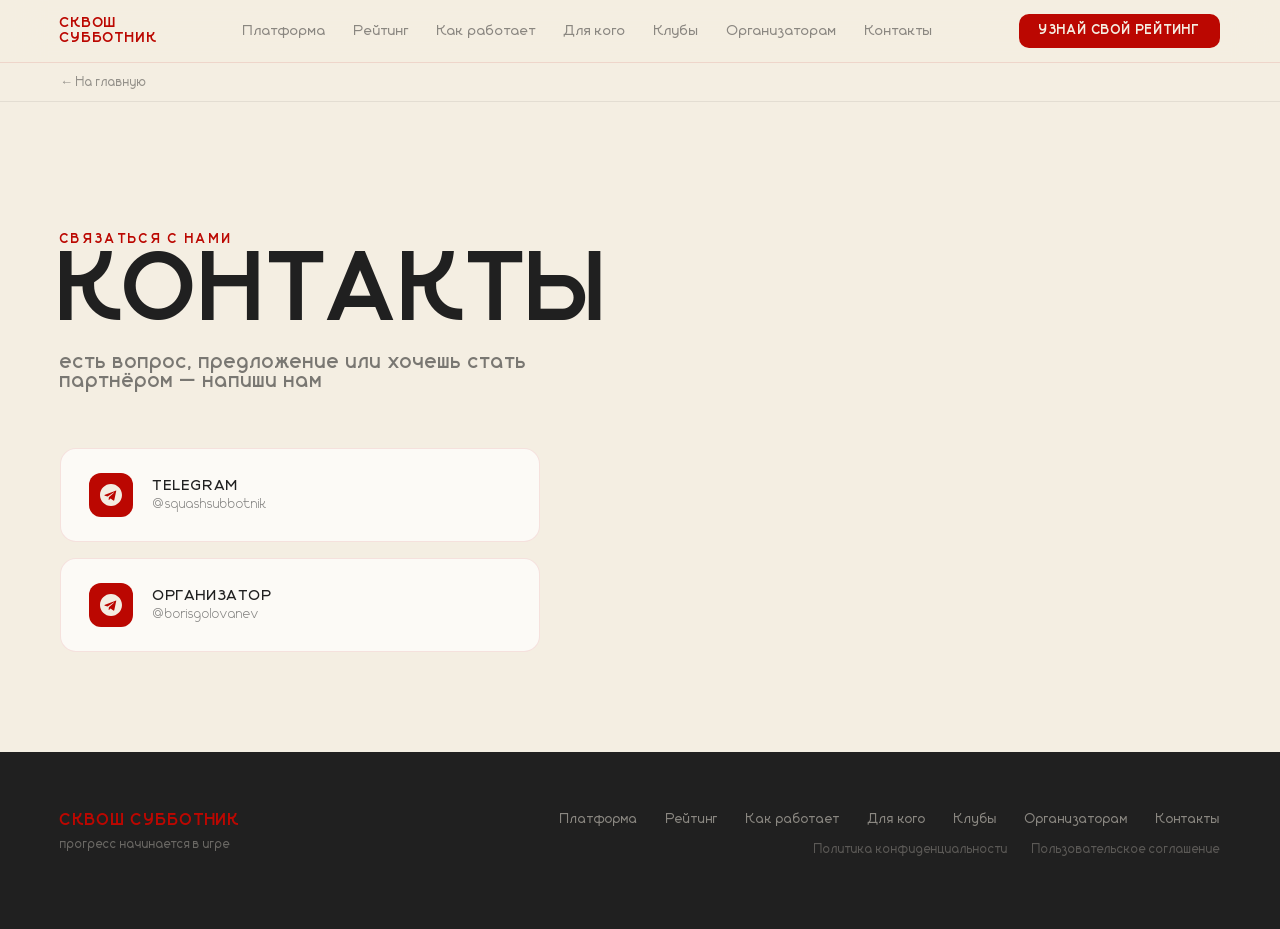
==== commit d4bb9e1b: "add app links and fix contacts" ====
--- a/contacts.html
+++ b/contacts.html
@@ -37,6 +37,17 @@
               <span class="contact-value">@squashsubbotnik</span>
             </div>
           </a>
+          <a href="https://t.me/borisgolovanev" class="contact-card" target="_blank" rel="noopener">
+            <div class="contact-icon">
+              <svg width="22" height="22" viewBox="0 0 24 24" fill="currentColor" aria-hidden="true">
+                <path d="M12 0C5.373 0 0 5.373 0 12s5.373 12 12 12 12-5.373 12-12S18.627 0 12 0zm5.562 8.248-1.97 9.28c-.146.658-.537.818-1.085.508l-3-2.21-1.447 1.394c-.16.16-.295.295-.605.295l.213-3.053 5.56-5.023c.243-.213-.054-.333-.372-.12L8.27 13.617l-2.95-.924c-.643-.204-.657-.643.136-.953l11.57-4.461c.537-.194 1.006.131.536.969z"/>
+              </svg>
+            </div>
+            <div>
+              <span class="contact-type">Организатор</span>
+              <span class="contact-value">@borisgolovanev</span>
+            </div>
+          </a>
         </div>
       </div>
     </section>
--- a/styles.css
+++ b/styles.css
@@ -359,6 +359,8 @@
 }
 
 .problem-cell {
+  display: flex;
+  align-items: center;
   padding: clamp(16px, 2vw, 22px) clamp(20px, 2.5vw, 28px);
   border-radius: 14px;
   font-family: "Cruinn", sans-serif;
@@ -504,7 +506,7 @@
 
 .club-img-wrap {
   aspect-ratio: 1 / 1;       /* square container */
-  background: #111;          /* fallback while loading */
+  background: rgba(244, 238, 226, 0.06);  /* soft placeholder while loading */
   overflow: hidden;
 }
 
@@ -982,6 +984,141 @@
   font-weight: 600;
   font-size: 14px;
   color: rgba(32, 32, 32, 0.45);
+}
+
+/* Legal documents (privacy, terms) */
+.legal-meta {
+  margin-top: 14px;
+  font-family: "Cruinn", sans-serif;
+  font-weight: 600;
+  font-size: 13px;
+  text-transform: uppercase;
+  letter-spacing: 0.06em;
+  color: rgba(32, 32, 32, 0.45);
+}
+.legal-body {
+  background: var(--beige);
+  padding-top: 0;
+  padding-bottom: clamp(80px, 10vw, 140px);
+}
+.legal-content {
+  max-width: 760px;
+  font-family: "Cruinn", sans-serif;
+  font-weight: 400;
+  font-size: 15px;
+  line-height: 1.7;
+  color: rgba(32, 32, 32, 0.8);
+  counter-reset: legal-section;
+  overflow-wrap: break-word;
+}
+.legal-content h2 {
+  counter-increment: legal-section;
+  font-weight: 800;
+  font-size: clamp(19px, 2.4vw, 24px);
+  line-height: 1.25;
+  text-transform: uppercase;
+  letter-spacing: 0.02em;
+  color: var(--black);
+  margin: clamp(44px, 6vw, 64px) 0 20px;
+}
+.legal-content h2:first-child { margin-top: 0; }
+.legal-content h2::before {
+  content: counter(legal-section) ". ";
+  color: var(--red);
+}
+.legal-content p { margin: 10px 0; }
+.legal-content a {
+  color: var(--red);
+  text-decoration: underline;
+  text-underline-offset: 2px;
+}
+.legal-content a:hover { color: var(--red-dark); }
+.legal-content ol {
+  list-style: none;
+  counter-reset: legal-item;
+  margin: 0;
+  padding: 0;
+}
+.legal-content ol ol {
+  margin-top: 10px;
+  padding-left: 1.8em;
+}
+.legal-content ol > li {
+  counter-increment: legal-item;
+  margin: 10px 0;
+}
+.legal-content ol > li::before {
+  content: counter(legal-section) "." counters(legal-item, ".") ".";
+  margin-right: 0.45em;
+  font-weight: 700;
+  color: var(--black);
+}
+.legal-content ul {
+  list-style: none;
+  margin: 10px 0;
+  padding: 0;
+}
+.legal-content ul > li {
+  position: relative;
+  padding-left: 1.4em;
+  margin: 6px 0;
+}
+.legal-content ul > li::before {
+  content: "—";
+  position: absolute;
+  left: 0;
+  color: var(--black);
+}
+.legal-content table {
+  width: 100%;
+  border-collapse: collapse;
+  margin: 20px 0;
+  font-size: 14px;
+  line-height: 1.55;
+}
+.legal-content th,
+.legal-content td {
+  border: 1px solid rgba(32, 32, 32, 0.14);
+  padding: 12px 14px;
+  vertical-align: top;
+  text-align: left;
+  overflow-wrap: anywhere;
+}
+.legal-content th {
+  font-size: 12px;
+  font-weight: 700;
+  text-transform: uppercase;
+  letter-spacing: 0.05em;
+  background: rgba(32, 32, 32, 0.05);
+}
+.legal-table-group td {
+  font-weight: 700;
+  color: var(--black);
+}
+@media (max-width: 640px) {
+  .legal-content thead { display: none; }
+  .legal-content table,
+  .legal-content tbody,
+  .legal-content tr,
+  .legal-content td { display: block; width: 100%; }
+  .legal-content tr { margin-bottom: 14px; }
+  .legal-content td + td { border-top: none; }
+  .legal-content td[data-label]::before {
+    content: attr(data-label);
+    display: block;
+    margin-bottom: 6px;
+    font-size: 11px;
+    font-weight: 700;
+    text-transform: uppercase;
+    letter-spacing: 0.05em;
+    color: rgba(32, 32, 32, 0.5);
+  }
+  .legal-table-group { margin-bottom: 0; }
+}
+.legal-content .legal-date {
+  margin-top: clamp(72px, 9vw, 110px);
+  font-weight: 600;
+  color: rgba(32, 32, 32, 0.5);
 }
 
 /* =====================================================
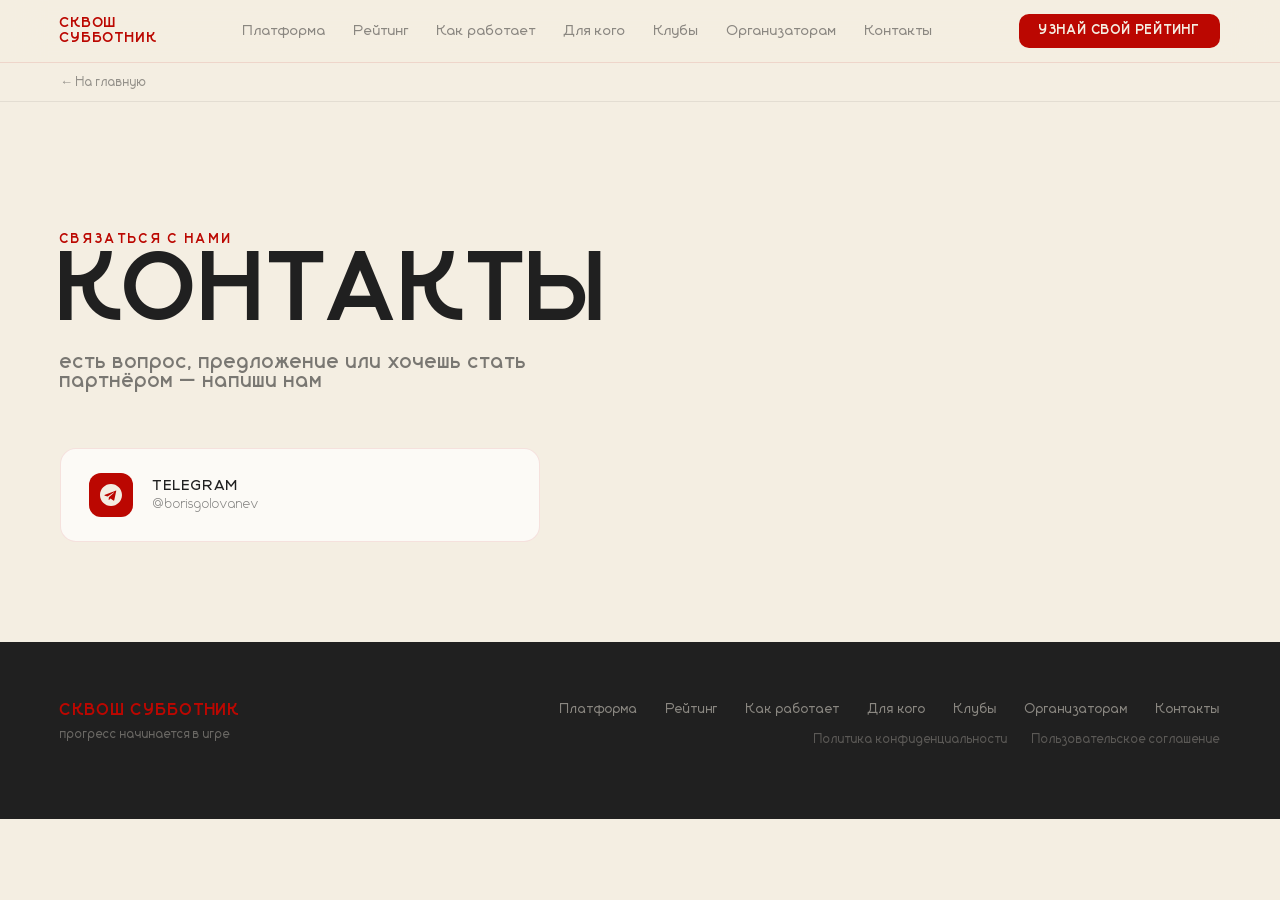
==== commit fff054d6: "update stats and contacts" ====
--- a/contacts.html
+++ b/contacts.html
@@ -26,7 +26,7 @@
         <p class="section-lead">есть вопрос, предложение или хочешь стать партнёром — напиши нам</p>
 
         <div class="contact-cards">
-          <a href="https://t.me/squashsubbotnik" class="contact-card" target="_blank" rel="noopener">
+          <a href="https://t.me/borisgolovanev" class="contact-card" target="_blank" rel="noopener">
             <div class="contact-icon">
               <svg width="22" height="22" viewBox="0 0 24 24" fill="currentColor" aria-hidden="true">
                 <path d="M12 0C5.373 0 0 5.373 0 12s5.373 12 12 12 12-5.373 12-12S18.627 0 12 0zm5.562 8.248-1.97 9.28c-.146.658-.537.818-1.085.508l-3-2.21-1.447 1.394c-.16.16-.295.295-.605.295l.213-3.053 5.56-5.023c.243-.213-.054-.333-.372-.12L8.27 13.617l-2.95-.924c-.643-.204-.657-.643.136-.953l11.57-4.461c.537-.194 1.006.131.536.969z"/>
@@ -34,17 +34,6 @@
             </div>
             <div>
               <span class="contact-type">Telegram</span>
-              <span class="contact-value">@squashsubbotnik</span>
-            </div>
-          </a>
-          <a href="https://t.me/borisgolovanev" class="contact-card" target="_blank" rel="noopener">
-            <div class="contact-icon">
-              <svg width="22" height="22" viewBox="0 0 24 24" fill="currentColor" aria-hidden="true">
-                <path d="M12 0C5.373 0 0 5.373 0 12s5.373 12 12 12 12-5.373 12-12S18.627 0 12 0zm5.562 8.248-1.97 9.28c-.146.658-.537.818-1.085.508l-3-2.21-1.447 1.394c-.16.16-.295.295-.605.295l.213-3.053 5.56-5.023c.243-.213-.054-.333-.372-.12L8.27 13.617l-2.95-.924c-.643-.204-.657-.643.136-.953l11.57-4.461c.537-.194 1.006.131.536.969z"/>
-              </svg>
-            </div>
-            <div>
-              <span class="contact-type">Организатор</span>
               <span class="contact-value">@borisgolovanev</span>
             </div>
           </a>
